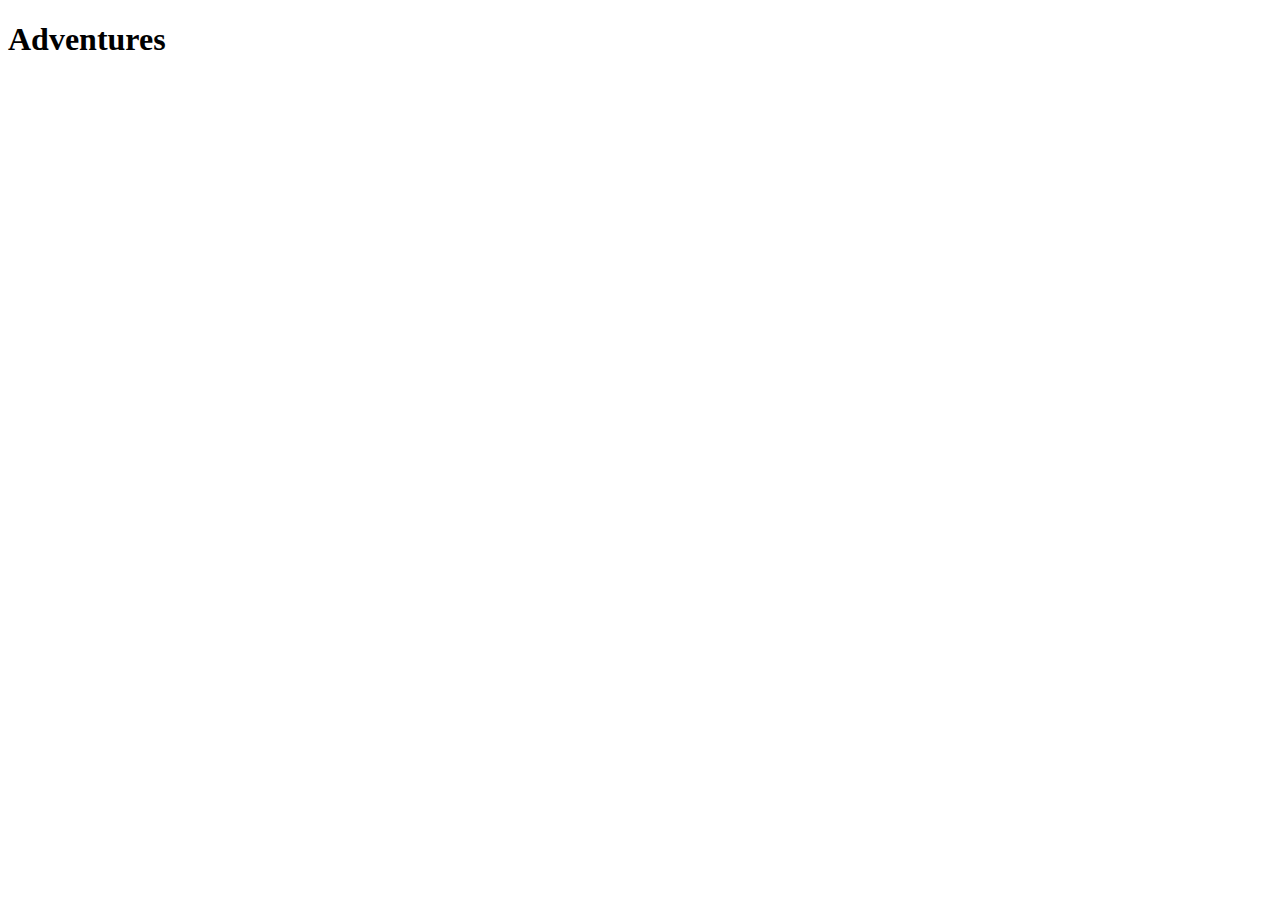
==== pages/adventures/index.html @ 01608406 "made landing page responsive" ====
<!DOCTYPE html>
<html lang="en">

<head>
    <meta charset="UTF-8">
    <meta name="viewport" content="width=
    , initial-scale=1.0">
    <title>Adventures</title>
</head>

<body>
    <h1>Adventures</h1>
</body>

</html>
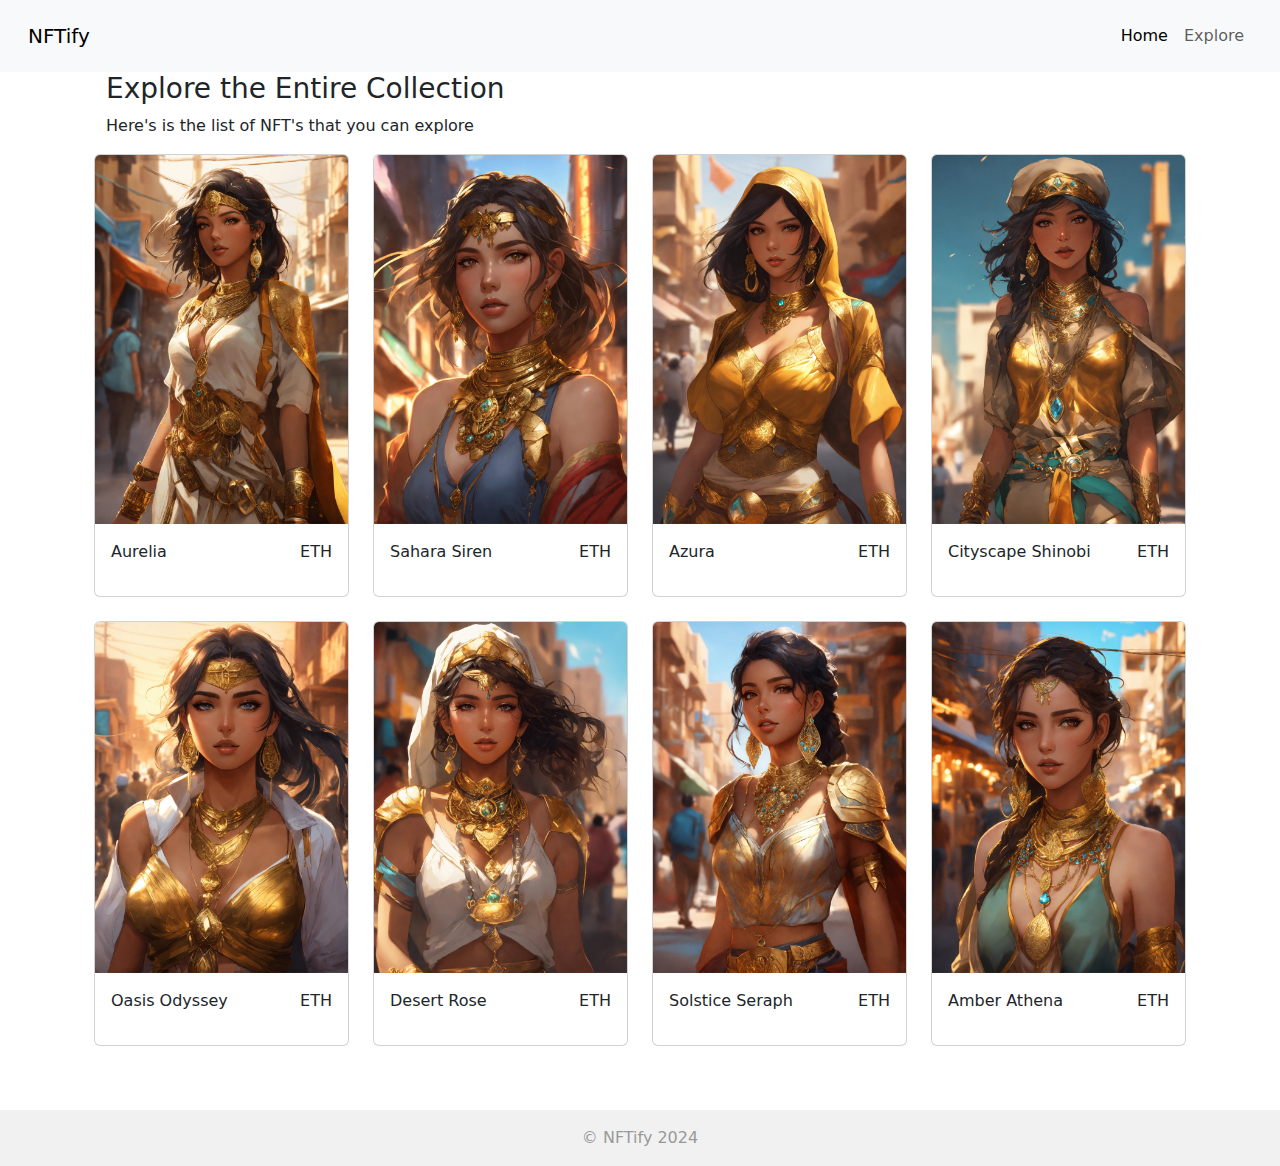
==== commit 8eb581f8: "add collection card" ====
--- a/pages/adventures/index.html
+++ b/pages/adventures/index.html
@@ -3,13 +3,129 @@
 
 <head>
     <meta charset="UTF-8">
-    <meta name="viewport" content="width=
-    , initial-scale=1.0">
-    <title>Adventures</title>
+    <meta name="viewport" content="width=device-width, initial-scale=1.0">
+    <title>NFTify</title>
+    <link rel="stylesheet" href="/css/styles.css">
+    <link href="https://cdn.jsdelivr.net/npm/bootstrap@5.3.3/dist/css/bootstrap.min.css" rel="stylesheet"
+        integrity="sha384-QWTKZyjpPEjISv5WaRU9OFeRpok6YctnYmDr5pNlyT2bRjXh0JMhjY6hW+ALEwIH" crossorigin="anonymous">
 </head>
 
 <body>
-    <h1>Adventures</h1>
+    <nav class="navbar navbar-expand-sm bg-body-tertiary navbar-light bg-light p-3">
+        <div class="container-fluid">
+            <a class="navbar-brand" href="/">NFTify</a>
+            <button class="navbar-toggler" type="button" data-bs-toggle="collapse"
+                data-bs-target="#navbarSupportedContent" aria-controls="navbarSupportedContent" aria-expanded="false"
+                aria-label="Toggle navigation">
+                <span class="navbar-toggler-icon"></span>
+            </button>
+            <div class="collapse navbar-collapse" id="navbarSupportedContent">
+                <ul class="navbar-nav d-flex justify-content-end w-100">
+                    <li class="nav-item">
+                        <a class="nav-link active" href="/">Home</a>
+                    </li>
+                    <li class="nav-item">
+                        <a class="nav-link" href="./pages/adventures/">Explore</a>
+                    </li>
+                </ul>
+            </div>
+        </div>
+    </nav>
+    <div class="container">
+        <div class="container-fluid">
+            <div class="container">
+                <h3>Explore the Entire Collection</h3>
+                <p>Here's is the list of NFT's that you can explore</p>
+            </div>
+        </div>
+        <div class="container-fluid">
+            <div class="content">
+                <div class="row">
+                    <div class="col-12 col-lg-3 col-sm-6 mb-4">
+                        <div class="card">
+                            <img src="/assets/gold anime/1.jpg" class="card-img-top">
+                            <div class="card-body d-md-flex justify-content-between">
+                                <p>Aurelia</p>
+                                <p>ETH</p>
+                            </div>
+                        </div>
+                    </div>
+                    <div class="col-12 col-lg-3 col-sm-6 mb-4">
+                        <div class="card">
+                            <img src="/assets/gold anime/2.jpg" class="card-img-top">
+                            <div class="card-body d-md-flex justify-content-between">
+                                <p>Sahara Siren</p>
+                                <p>ETH</p>
+                            </div>
+                        </div>
+                    </div>
+                    <div class="col-12 col-lg-3 col-sm-6 mb-4">
+                        <div class="card">
+                            <img src="/assets/gold anime/3.jpg" class="card-img-top">
+                            <div class="card-body d-md-flex justify-content-between">
+                                <p>Azura</p>
+                                <p>ETH</p>
+                            </div>
+                        </div>
+                    </div>
+                    <div class="col-12 col-lg-3 col-sm-6 mb-4">
+                        <div class="card">
+                            <img src="/assets/gold anime/4.jpg" class="card-img-top">
+                            <div class="card-body d-md-flex justify-content-between">
+                                <p>Cityscape Shinobi</p>
+                                <p>ETH</p>
+                            </div>
+                        </div>
+                    </div>
+                    <div class="col-12 col-lg-3 col-sm-6 mb-4">
+                        <div class="card">
+                            <img src="/assets/gold anime/5.jpg" class="card-img-top">
+                            <div class="card-body d-md-flex justify-content-between">
+                                <p>Oasis Odyssey</p>
+                                <p>ETH</p>
+                            </div>
+                        </div>
+                    </div>
+                    <div class="col-12 col-lg-3 col-sm-6 mb-4">
+                        <div class="card">
+                            <img src="/assets/gold anime/6.jpg" class="card-img-top">
+                            <div class="card-body d-md-flex justify-content-between">
+                                <p>Desert Rose</p>
+                                <p>ETH</p>
+                            </div>
+                        </div>
+                    </div>
+                    <div class="col-12 col-lg-3 col-sm-6 mb-4">
+                        <div class="card">
+                            <img src="/assets/gold anime/7.jpg" class="card-img-top">
+                            <div class="card-body d-md-flex justify-content-between">
+                                <p>Solstice Seraph</p>
+                                <p>ETH</p>
+                            </div>
+                        </div>
+                    </div>
+                    <div class="col-12 col-lg-3 col-sm-6 mb-4">
+                        <div class="card">
+                            <img src="/assets/gold anime/8.jpg" class="card-img-top">
+                            <div class="card-body d-md-flex justify-content-between">
+                                <p>Amber Athena</p>
+                                <p>ETH</p>
+                            </div>
+                        </div>
+                    </div>
+                </div>
+            </div>
+        </div>
+    </div>
+
+    <footer>
+        <div class="container">
+            © NFTify 2024
+        </div>
+    </footer>
+    <script src="https://cdn.jsdelivr.net/npm/bootstrap@5.3.3/dist/js/bootstrap.min.js"
+        integrity="sha384-0pUGZvbkm6XF6gxjEnlmuGrJXVbNuzT9qBBavbLwCsOGabYfZo0T0to5eqruptLy"
+        crossorigin="anonymous"></script>
 </body>
 
 </html>--- a/css/styles.css
+++ b/css/styles.css
@@ -0,0 +1,69 @@
+.hero-image {
+    background-image: linear-gradient(rgba(0, 0, 0, 0.5), rgba(0, 0, 0, 0.5)),url("../assets/hero.jpg");
+    background-position: center;
+    background-repeat: no-repeat;
+    background-size: cover;
+    width: 100%;
+    height: 31.25rem;
+}
+
+.hero-input {
+    width: 80%;
+    height: 50px;
+    padding: 16px;
+    border-radius: 8px;
+    border: none;
+  }
+
+  .hero-heading {
+    font-size: 24px;
+    font-weight: bold;
+}
+  
+.hero-subheading {
+    font-size: 24px;
+    font-weight: 100;
+}
+
+.tile-text {
+    position: absolute;
+    z-index: 1;
+    text-transform: uppercase;
+    letter-spacing: 2px;
+    color: white;
+}
+
+.tile {
+    cursor: pointer;
+    overflow: hidden;
+    border-radius: 8px;
+}
+
+.tile-text-border {
+    background-color: black;
+    width: 303.2px;
+    height: 90px;
+    position: absolute;
+}
+
+.tile-image {
+    /* width: 100%;
+    height: 100%; */
+    border-radius: 8px;
+    transition: all 0.2s ;
+}
+
+.tile-image:hover {
+    filter: brightness(50%);
+    transform: scale(1.1);
+}
+
+footer {
+    background: #f1f1f1;
+    width: 100%;
+    padding: 16px 0px;
+    color: #999;
+    vertical-align: bottom;
+    margin-top: 40px;
+    text-align: center;
+}